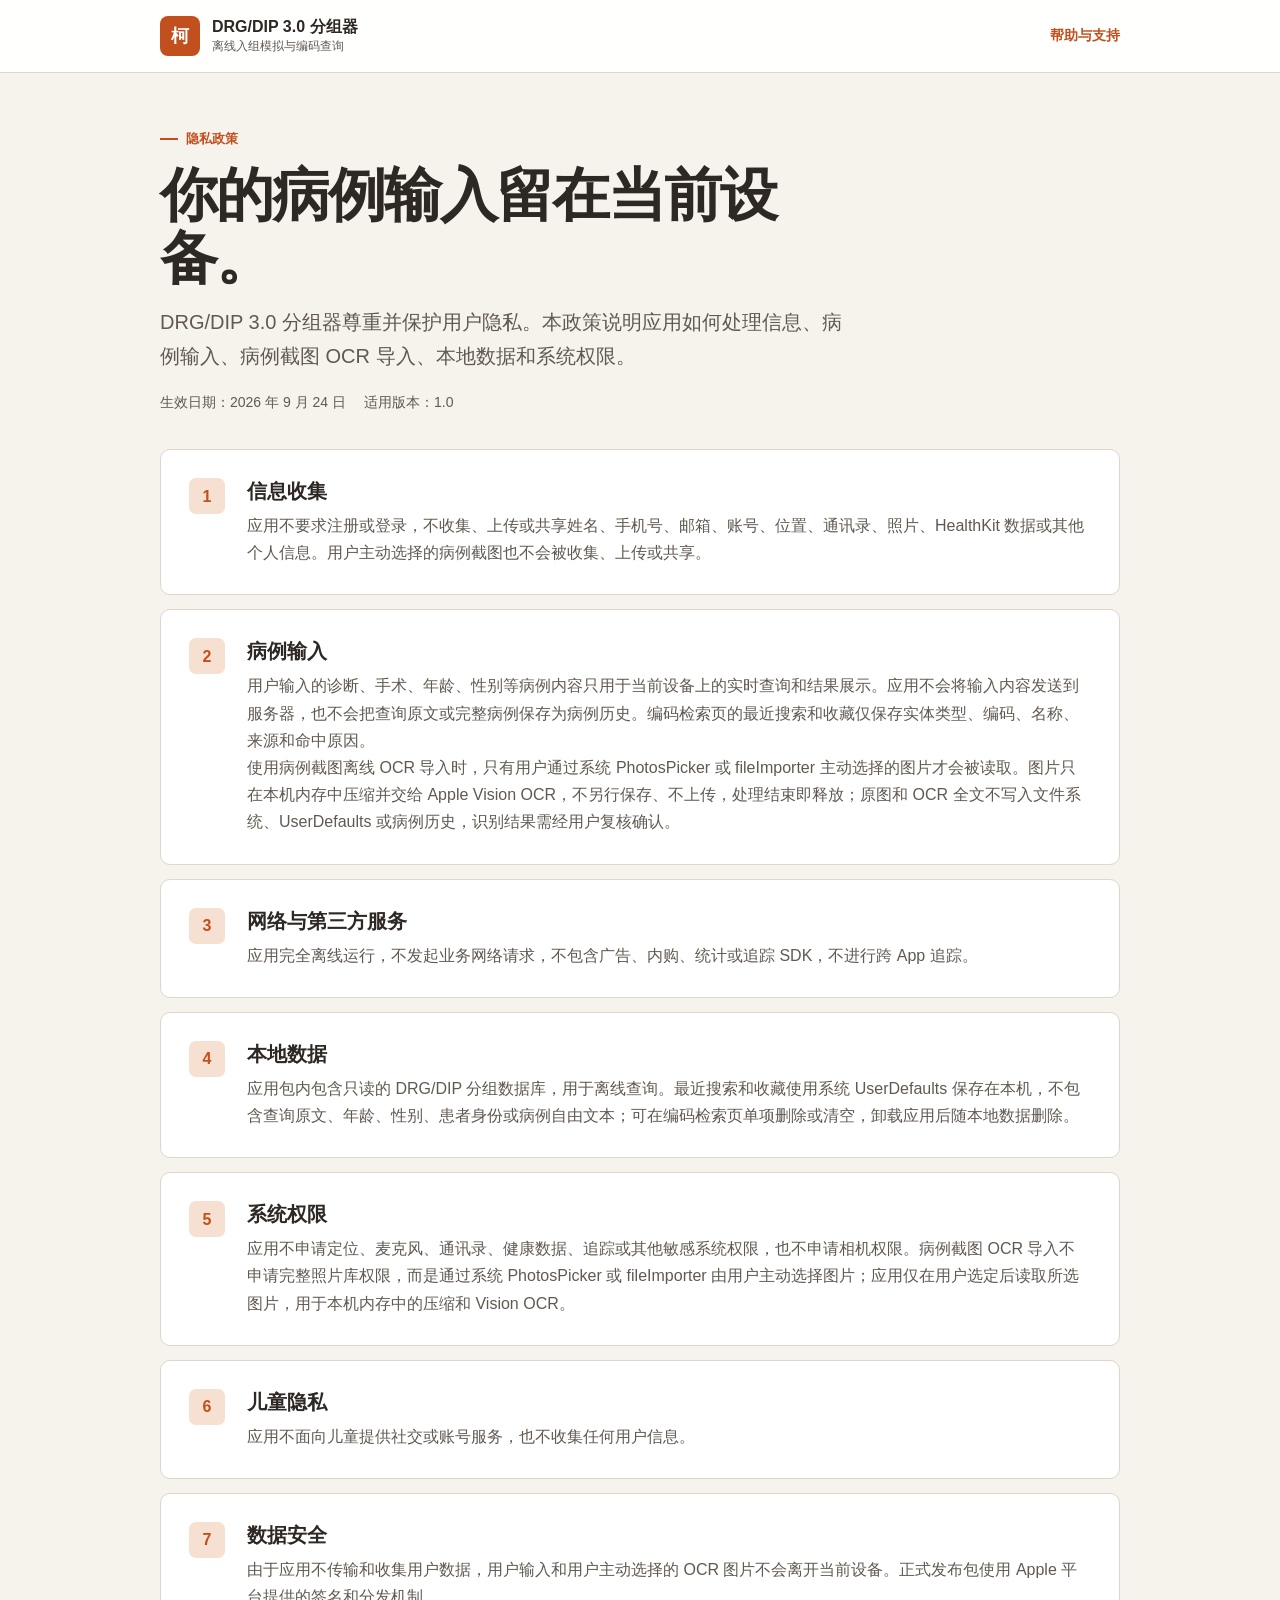
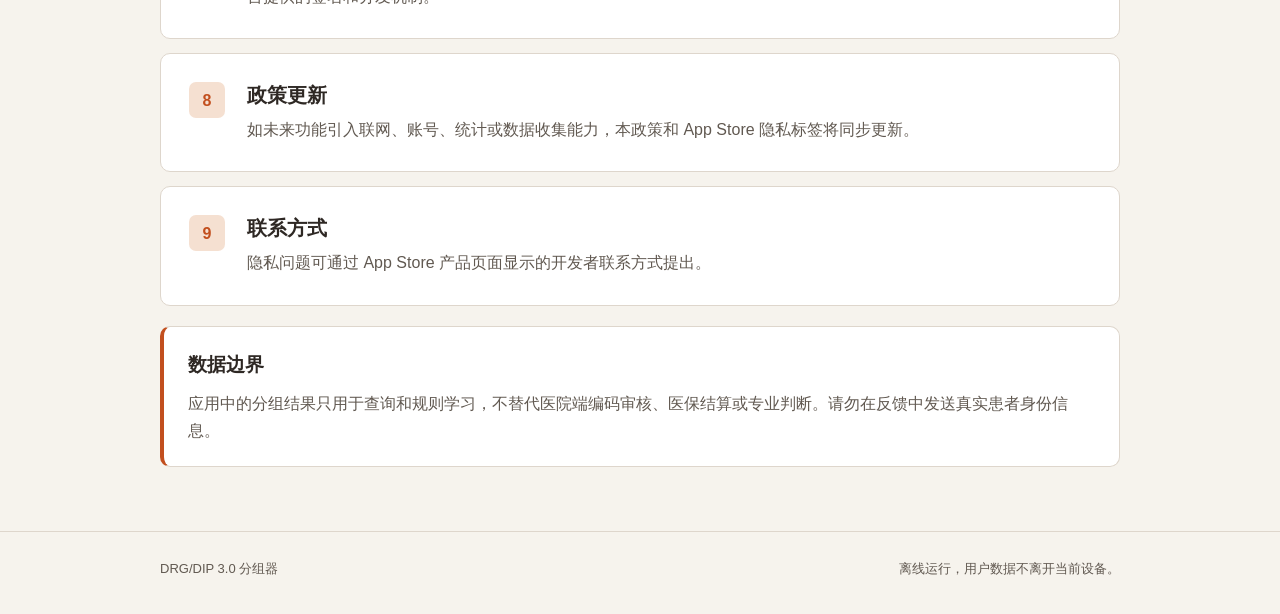
==== drg-privacy/index.html @ ec3b19e8 "Add DRG DIP support and privacy pages" ====
<!doctype html>
<html lang="zh-CN">
  <head>
    <meta charset="utf-8">
    <meta name="viewport" content="width=device-width, initial-scale=1">
    <meta
      name="description"
      content="DRG/DIP 3.0 分组器隐私政策，说明病例输入、网络、本地数据、系统权限和第三方服务处理方式。"
    >
    <title>隐私政策 - DRG/DIP 3.0 分组器</title>
    <link rel="stylesheet" href="../drg-legal.css">
  </head>
  <body>
    <header class="site-header">
      <div class="site-header__inner">
        <a class="brand" href="https://www.wanshikecheng.xin/" aria-label="返回万事柯成网站首页">
          <span class="brand__mark" aria-hidden="true">柯</span>
          <span class="brand__text">
            <span class="brand__title">DRG/DIP 3.0 分组器</span>
            <span class="brand__subtitle">离线入组模拟与编码查询</span>
          </span>
        </a>
        <a class="header-link" href="../drg-support/">帮助与支持</a>
      </div>
    </header>

    <main>
      <section class="hero" aria-labelledby="page-title">
        <div class="eyebrow">隐私政策</div>
        <h1 id="page-title">你的病例输入留在当前设备。</h1>
        <p class="hero__lead">
          DRG/DIP 3.0 分组器尊重并保护用户隐私。本政策说明应用如何处理信息、病例输入、病例截图 OCR 导入、本地数据和系统权限。
        </p>
        <div class="meta-row">
          <span>生效日期：2026 年 9 月 24 日</span>
          <span>适用版本：1.0</span>
        </div>
      </section>

      <div class="privacy-list">
        <section class="privacy-section" aria-labelledby="collection-title">
          <span class="privacy-section__number" aria-hidden="true">1</span>
          <div>
            <h2 id="collection-title">信息收集</h2>
            <p>
              应用不要求注册或登录，不收集、上传或共享姓名、手机号、邮箱、账号、位置、通讯录、照片、HealthKit
              数据或其他个人信息。用户主动选择的病例截图也不会被收集、上传或共享。
            </p>
          </div>
        </section>

        <section class="privacy-section" aria-labelledby="case-input-title">
          <span class="privacy-section__number" aria-hidden="true">2</span>
          <div>
            <h2 id="case-input-title">病例输入</h2>
            <p>
              用户输入的诊断、手术、年龄、性别等病例内容只用于当前设备上的实时查询和结果展示。应用不会将输入内容发送到服务器，也不会把查询原文或完整病例保存为病例历史。编码检索页的最近搜索和收藏仅保存实体类型、编码、名称、来源和命中原因。
            </p>
            <p>
              使用病例截图离线 OCR 导入时，只有用户通过系统 PhotosPicker 或 fileImporter
              主动选择的图片才会被读取。图片只在本机内存中压缩并交给 Apple Vision
              OCR，不另行保存、不上传，处理结束即释放；原图和 OCR
              全文不写入文件系统、UserDefaults 或病例历史，识别结果需经用户复核确认。
            </p>
          </div>
        </section>

        <section class="privacy-section" aria-labelledby="network-title">
          <span class="privacy-section__number" aria-hidden="true">3</span>
          <div>
            <h2 id="network-title">网络与第三方服务</h2>
            <p>
              应用完全离线运行，不发起业务网络请求，不包含广告、内购、统计或追踪 SDK，不进行跨 App 追踪。
            </p>
          </div>
        </section>

        <section class="privacy-section" aria-labelledby="local-data-title">
          <span class="privacy-section__number" aria-hidden="true">4</span>
          <div>
            <h2 id="local-data-title">本地数据</h2>
            <p>
              应用包内包含只读的 DRG/DIP 分组数据库，用于离线查询。最近搜索和收藏使用系统 UserDefaults 保存在本机，不包含查询原文、年龄、性别、患者身份或病例自由文本；可在编码检索页单项删除或清空，卸载应用后随本地数据删除。
            </p>
          </div>
        </section>

        <section class="privacy-section" aria-labelledby="permissions-title">
          <span class="privacy-section__number" aria-hidden="true">5</span>
          <div>
            <h2 id="permissions-title">系统权限</h2>
            <p>
              应用不申请定位、麦克风、通讯录、健康数据、追踪或其他敏感系统权限，也不申请相机权限。病例截图
              OCR 导入不申请完整照片库权限，而是通过系统 PhotosPicker 或
              fileImporter 由用户主动选择图片；应用仅在用户选定后读取所选图片，用于本机内存中的压缩和
              Vision OCR。
            </p>
          </div>
        </section>

        <section class="privacy-section" aria-labelledby="children-title">
          <span class="privacy-section__number" aria-hidden="true">6</span>
          <div>
            <h2 id="children-title">儿童隐私</h2>
            <p>应用不面向儿童提供社交或账号服务，也不收集任何用户信息。</p>
          </div>
        </section>

        <section class="privacy-section" aria-labelledby="security-title">
          <span class="privacy-section__number" aria-hidden="true">7</span>
          <div>
            <h2 id="security-title">数据安全</h2>
            <p>
              由于应用不传输和收集用户数据，用户输入和用户主动选择的 OCR
              图片不会离开当前设备。正式发布包使用 Apple 平台提供的签名和分发机制。
            </p>
          </div>
        </section>

        <section class="privacy-section" aria-labelledby="changes-title">
          <span class="privacy-section__number" aria-hidden="true">8</span>
          <div>
            <h2 id="changes-title">政策更新</h2>
            <p>
              如未来功能引入联网、账号、统计或数据收集能力，本政策和 App Store 隐私标签将同步更新。
            </p>
          </div>
        </section>

        <section class="privacy-section" aria-labelledby="contact-title">
          <span class="privacy-section__number" aria-hidden="true">9</span>
          <div>
            <h2 id="contact-title">联系方式</h2>
            <p>隐私问题可通过 App Store 产品页面显示的开发者联系方式提出。</p>
          </div>
        </section>
      </div>

      <aside class="callout">
        <h2>数据边界</h2>
        <p>
          应用中的分组结果只用于查询和规则学习，不替代医院端编码审核、医保结算或专业判断。请勿在反馈中发送真实患者身份信息。
        </p>
      </aside>
    </main>

    <footer class="site-footer">
      <div class="site-footer__inner">
        <span>DRG/DIP 3.0 分组器</span>
        <span>离线运行，用户数据不离开当前设备。</span>
      </div>
    </footer>
  </body>
</html>
---- drg-legal.css ----
:root {
  color-scheme: light dark;
  --canvas: #f6f3ed;
  --surface: #ffffff;
  --surface-muted: #faf9f6;
  --ink: #2e2824;
  --ink-muted: #615951;
  --accent: #c24f1e;
  --accent-soft: #f5e0d1;
  --border: #ded6cc;
  --success: #1c7340;
  --success-soft: #e0f4e6;
  --shadow: 0 16px 48px rgba(64, 43, 29, 0.08);
  --content-width: 960px;
}

@media (prefers-color-scheme: dark) {
  :root {
    --canvas: #161310;
    --surface: #221d19;
    --surface-muted: #2b241f;
    --ink: #f6f1eb;
    --ink-muted: #beb1a6;
    --accent: #ef7e4f;
    --accent-soft: #4a2719;
    --border: #4c4138;
    --success: #7ad69d;
    --success-soft: #163723;
    --shadow: 0 18px 56px rgba(0, 0, 0, 0.28);
  }
}

* {
  box-sizing: border-box;
}

html {
  scroll-behavior: smooth;
}

body {
  margin: 0;
  background: var(--canvas);
  color: var(--ink);
  font-family: -apple-system, BlinkMacSystemFont, "SF Pro Text", "PingFang SC",
    "Hiragino Sans GB", "Microsoft YaHei", sans-serif;
  font-size: 16px;
  line-height: 1.7;
  text-rendering: optimizeLegibility;
}

a {
  color: var(--accent);
  text-underline-offset: 0.2em;
}

a:focus-visible,
button:focus-visible,
summary:focus-visible {
  outline: 3px solid var(--accent);
  outline-offset: 3px;
}

.site-header {
  border-bottom: 1px solid var(--border);
  background: color-mix(in srgb, var(--surface) 94%, transparent);
  backdrop-filter: blur(16px);
}

.site-header__inner,
main,
.site-footer__inner {
  width: min(calc(100% - 32px), var(--content-width));
  margin-inline: auto;
}

.site-header__inner {
  display: flex;
  align-items: center;
  justify-content: space-between;
  gap: 20px;
  min-height: 72px;
}

.brand {
  display: inline-flex;
  align-items: center;
  gap: 12px;
  color: var(--ink);
  text-decoration: none;
}

.brand__mark {
  display: grid;
  width: 40px;
  height: 40px;
  place-items: center;
  border-radius: 8px;
  background: var(--accent);
  color: #fff;
  font-size: 18px;
  font-weight: 700;
}

.brand__text {
  display: grid;
  gap: 1px;
}

.brand__title {
  font-size: 16px;
  font-weight: 700;
  letter-spacing: 0;
  line-height: 1.3;
}

.brand__subtitle {
  color: var(--ink-muted);
  font-size: 12px;
  line-height: 1.3;
}

.header-link {
  flex: none;
  font-size: 14px;
  font-weight: 600;
  text-decoration: none;
}

main {
  padding: 48px 0 64px;
}

.hero {
  max-width: 760px;
  margin-bottom: 30px;
}

.eyebrow {
  display: inline-flex;
  align-items: center;
  gap: 8px;
  margin-bottom: 14px;
  color: var(--accent);
  font-size: 13px;
  font-weight: 700;
}

.eyebrow::before {
  width: 18px;
  height: 2px;
  background: currentColor;
  content: "";
}

h1,
h2,
h3,
p {
  margin-top: 0;
}

h1 {
  max-width: 720px;
  margin-bottom: 16px;
  font-size: clamp(34px, 6vw, 58px);
  letter-spacing: -0.035em;
  line-height: 1.08;
}

.hero__lead {
  max-width: 700px;
  margin-bottom: 0;
  color: var(--ink-muted);
  font-size: clamp(17px, 2.2vw, 20px);
}

.quick-grid {
  display: grid;
  grid-template-columns: repeat(3, minmax(0, 1fr));
  gap: 14px;
  margin: 28px 0 42px;
}

.quick-card,
.content-card,
.privacy-section,
.callout {
  border: 1px solid var(--border);
  border-radius: 10px;
  background: var(--surface);
  box-shadow: var(--shadow);
}

.quick-card {
  min-height: 176px;
  padding: 22px;
}

.quick-card__number {
  display: block;
  margin-bottom: 30px;
  color: var(--accent);
  font-size: 13px;
  font-weight: 800;
  font-variant-numeric: tabular-nums;
}

.quick-card h2,
.content-card h2 {
  margin-bottom: 9px;
  font-size: 20px;
  letter-spacing: -0.015em;
  line-height: 1.3;
}

.quick-card p,
.content-card p,
.privacy-section p,
.callout p {
  margin-bottom: 0;
  color: var(--ink-muted);
}

.content-card {
  margin-bottom: 20px;
  padding: clamp(22px, 4vw, 34px);
}

.faq-list {
  display: grid;
  gap: 0;
  margin-top: 20px;
  border-top: 1px solid var(--border);
}

details {
  border-bottom: 1px solid var(--border);
}

summary {
  position: relative;
  padding: 18px 42px 18px 0;
  cursor: pointer;
  font-size: 17px;
  font-weight: 650;
  list-style: none;
}

summary::-webkit-details-marker {
  display: none;
}

summary::after {
  position: absolute;
  top: 17px;
  right: 3px;
  color: var(--accent);
  content: "+";
  font-size: 24px;
  font-weight: 400;
  line-height: 1;
}

details[open] summary::after {
  content: "−";
}

.faq-answer {
  max-width: 760px;
  padding: 0 42px 20px 0;
  color: var(--ink-muted);
}

.callout {
  margin-top: 20px;
  padding: 22px 24px;
  border-left: 4px solid var(--accent);
  box-shadow: none;
}

.callout--privacy {
  border-left-color: var(--success);
  background: var(--success-soft);
}

.callout h2 {
  margin-bottom: 9px;
  font-size: 19px;
}

.button-link {
  display: inline-flex;
  min-height: 44px;
  align-items: center;
  justify-content: center;
  margin-top: 18px;
  padding: 0 18px;
  border-radius: 7px;
  background: var(--accent);
  color: #fff;
  font-weight: 700;
  text-decoration: none;
}

.privacy-list {
  display: grid;
  gap: 14px;
  margin-top: 34px;
}

.privacy-section {
  display: grid;
  grid-template-columns: 42px minmax(0, 1fr);
  gap: 16px;
  padding: clamp(20px, 4vw, 28px);
  box-shadow: none;
}

.privacy-section__number {
  display: grid;
  width: 36px;
  height: 36px;
  place-items: center;
  border-radius: 7px;
  background: var(--accent-soft);
  color: var(--accent);
  font-weight: 800;
  font-variant-numeric: tabular-nums;
}

.privacy-section h2 {
  margin-bottom: 7px;
  font-size: 20px;
  line-height: 1.35;
}

.meta-row {
  display: flex;
  flex-wrap: wrap;
  gap: 8px 18px;
  margin: 18px 0 0;
  color: var(--ink-muted);
  font-size: 14px;
}

.site-footer {
  border-top: 1px solid var(--border);
}

.site-footer__inner {
  display: flex;
  flex-wrap: wrap;
  justify-content: space-between;
  gap: 10px 24px;
  padding-block: 26px 34px;
  color: var(--ink-muted);
  font-size: 13px;
}

@media (max-width: 720px) {
  .site-header__inner {
    min-height: 64px;
  }

  .brand__subtitle {
    display: none;
  }

  main {
    padding-top: 34px;
  }

  .quick-grid {
    grid-template-columns: 1fr;
  }

  .quick-card {
    min-height: auto;
  }

  .quick-card__number {
    margin-bottom: 16px;
  }

  .privacy-section {
    grid-template-columns: 1fr;
  }
}

@media (prefers-reduced-motion: reduce) {
  html {
    scroll-behavior: auto;
  }
}

@media print {
  :root {
    color-scheme: light;
  }

  body {
    background: #fff;
  }

  .site-header,
  .site-footer {
    display: none;
  }

  main {
    width: 100%;
    padding: 0;
  }

  .quick-grid,
  .callout,
  .button-link {
    display: none;
  }

  .privacy-section,
  .content-card {
    break-inside: avoid;
    box-shadow: none;
  }
}
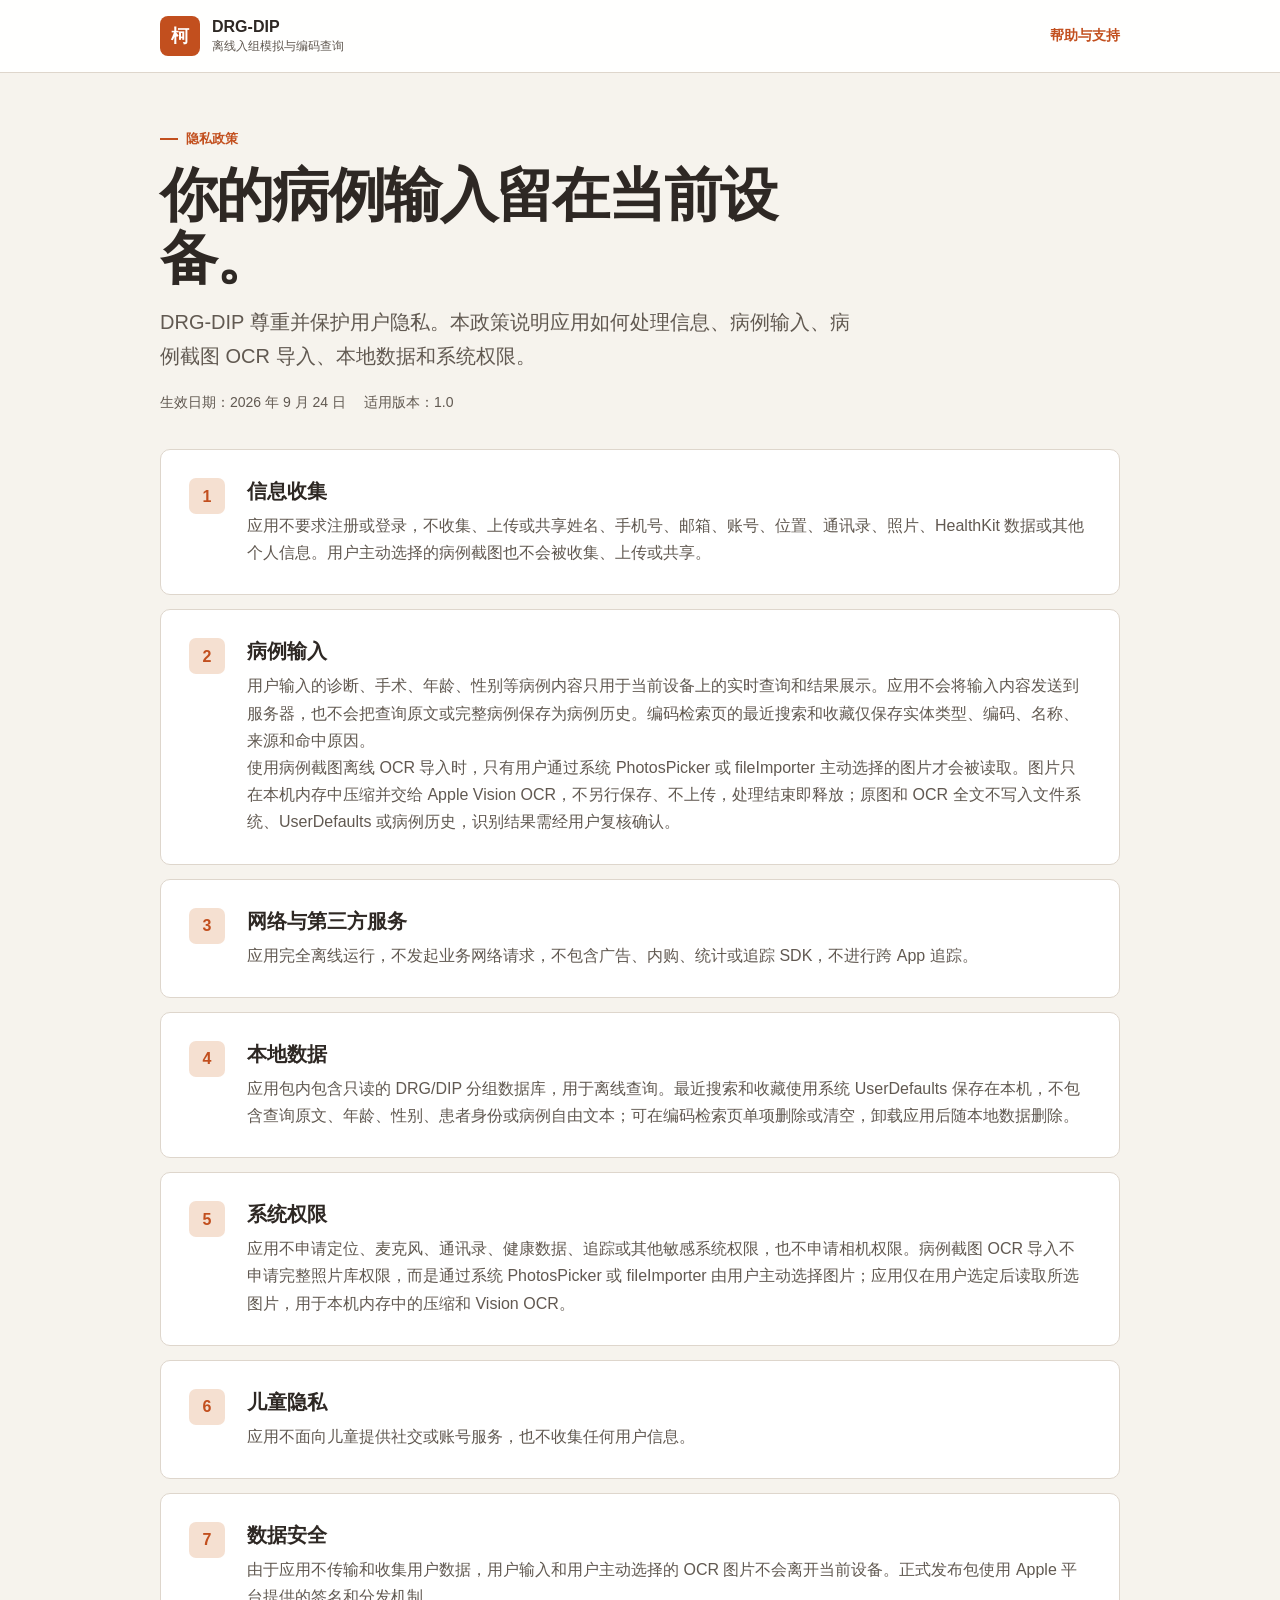
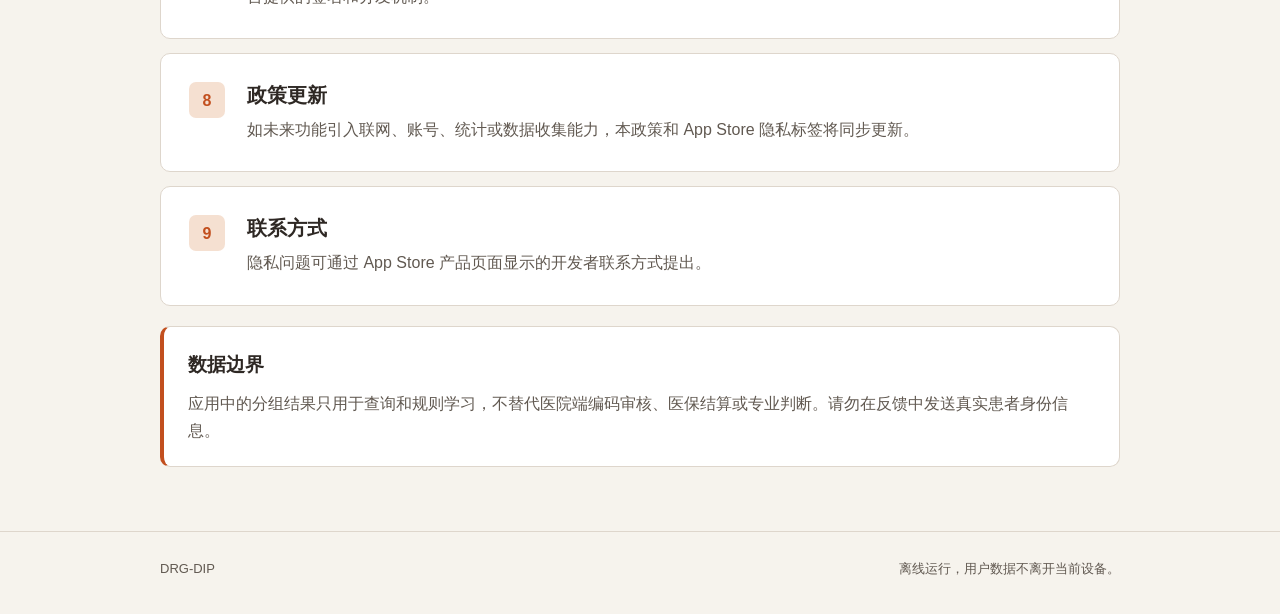
==== commit 8be77f78: "Remove external storefront link from App Review pages" ====
--- a/drg-privacy/index.html
+++ b/drg-privacy/index.html
@@ -5,21 +5,22 @@
     <meta name="viewport" content="width=device-width, initial-scale=1">
     <meta
       name="description"
-      content="DRG/DIP 3.0 分组器隐私政策，说明病例输入、网络、本地数据、系统权限和第三方服务处理方式。"
+      content="DRG-DIP 隐私政策，说明病例输入、网络、本地数据、系统权限和第三方服务处理方式。"
     >
-    <title>隐私政策 - DRG/DIP 3.0 分组器</title>
+    <title>隐私政策 - DRG-DIP</title>
+    <link rel="icon" type="image/svg+xml" href="../favicon.svg">
     <link rel="stylesheet" href="../drg-legal.css">
   </head>
   <body>
     <header class="site-header">
       <div class="site-header__inner">
-        <a class="brand" href="https://www.wanshikecheng.xin/" aria-label="返回万事柯成网站首页">
+        <div class="brand">
           <span class="brand__mark" aria-hidden="true">柯</span>
           <span class="brand__text">
-            <span class="brand__title">DRG/DIP 3.0 分组器</span>
+            <span class="brand__title">DRG-DIP</span>
             <span class="brand__subtitle">离线入组模拟与编码查询</span>
           </span>
-        </a>
+        </div>
         <a class="header-link" href="../drg-support/">帮助与支持</a>
       </div>
     </header>
@@ -29,7 +30,7 @@
         <div class="eyebrow">隐私政策</div>
         <h1 id="page-title">你的病例输入留在当前设备。</h1>
         <p class="hero__lead">
-          DRG/DIP 3.0 分组器尊重并保护用户隐私。本政策说明应用如何处理信息、病例输入、病例截图 OCR 导入、本地数据和系统权限。
+          DRG-DIP 尊重并保护用户隐私。本政策说明应用如何处理信息、病例输入、病例截图 OCR 导入、本地数据和系统权限。
         </p>
         <div class="meta-row">
           <span>生效日期：2026 年 9 月 24 日</span>
@@ -146,7 +147,7 @@
 
     <footer class="site-footer">
       <div class="site-footer__inner">
-        <span>DRG/DIP 3.0 分组器</span>
+        <span>DRG-DIP</span>
         <span>离线运行，用户数据不离开当前设备。</span>
       </div>
     </footer>
